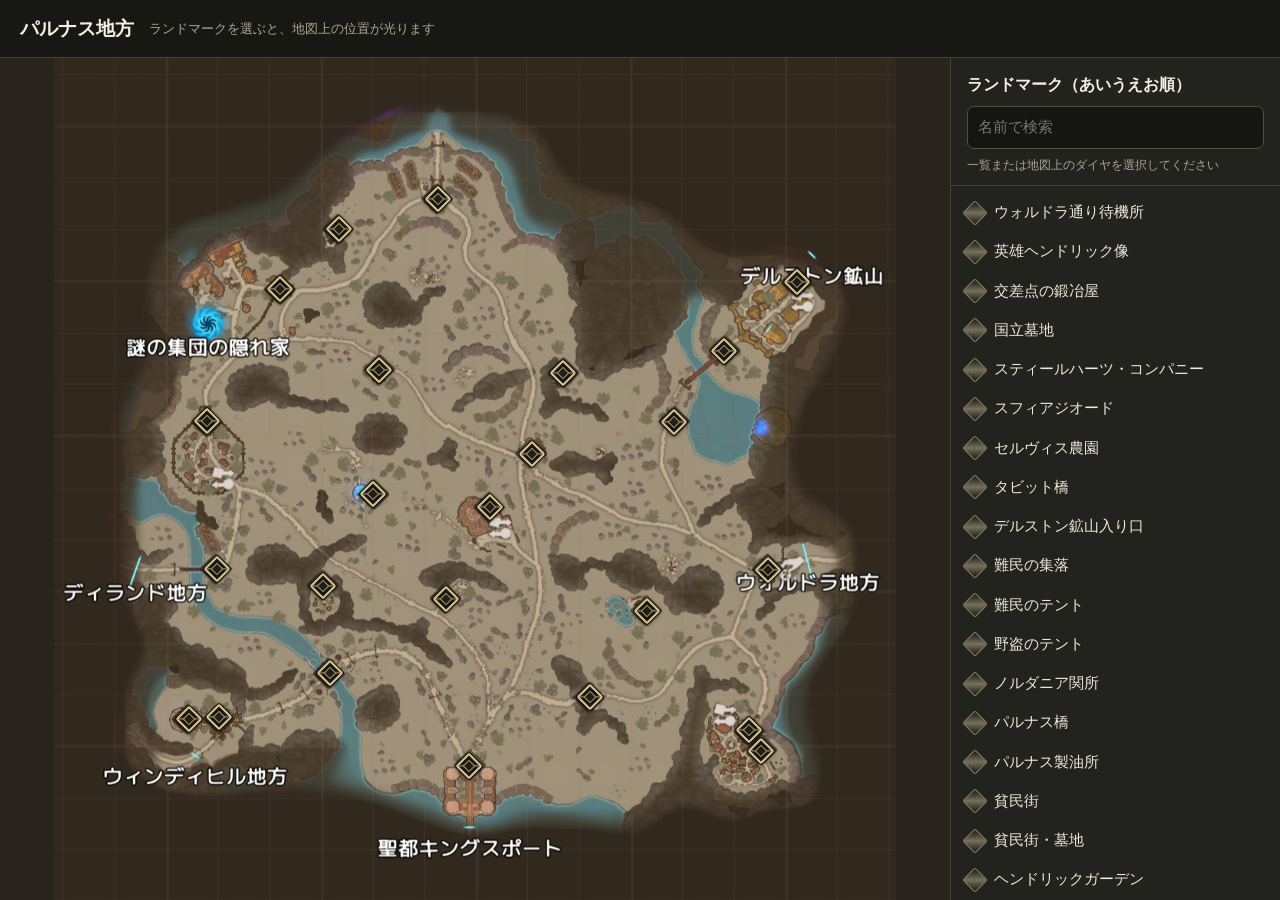
==== parnas-map/index.html @ ed454e8e "Add Parnas map site" ====
<!doctype html>
<html lang="ja">
<head>
<meta charset="utf-8"><meta name="viewport" content="width=device-width,initial-scale=1">
<title>パルナス地方｜ランドマークマップ</title>
<style>
:root{color-scheme:dark;--bg:#171713;--panel:#22221e;--line:#444238;--gold:#e1c47c;--muted:#aaa797}
*{box-sizing:border-box}body{margin:0;background:var(--bg);color:#f4f0e5;font:15px/1.55 system-ui,"Yu Gothic UI",Meiryo,sans-serif}header{padding:14px 20px;border-bottom:1px solid var(--line);display:flex;align-items:center;gap:15px}h1{font-size:19px;margin:0}header p{margin:0;color:var(--muted);font-size:13px}.layout{height:calc(100vh - 58px);min-height:480px;display:grid;grid-template-columns:minmax(0,1fr) 330px}.map-pane{position:relative;overflow:hidden;background:#29241d;display:grid;place-items:center}.map-wrap{position:relative;width:min(100%,calc(100vh - 58px));aspect-ratio:1;max-height:100%;flex:none}.map-wrap img{display:block;width:100%;height:100%;object-fit:fill;user-select:none}.pin{position:absolute;transform:translate(-50%,-50%) rotate(45deg);width:19px;height:19px;border:2px solid #d6c28f;border-radius:2px;background:linear-gradient(135deg,#171711 0 42%,#77705b 48%,#171711 58%);cursor:pointer;box-shadow:0 0 0 1px #17140e,0 1px 5px #000;transition:transform .15s,filter .15s,box-shadow .15s}.pin:after{content:"";position:absolute;inset:3px;border:1px solid #a99c76;background:#211f18}.pin:hover{transform:translate(-50%,-50%) rotate(45deg) scale(1.2);z-index:3}.pin.active{z-index:4;filter:brightness(1.8);border-color:#fff0b0;box-shadow:0 0 0 3px #e5d38b77,0 0 10px 6px #f7d96dcc,0 0 26px 13px #ffbf4b88;animation:pulse 1.6s ease-in-out infinite alternate}.pin.active:after{background:#ffe38b;border-color:#fff8d6;box-shadow:0 0 8px 3px #ffe99a}.pin:focus-visible{outline:2px solid #fff1b7;outline-offset:5px}.map-label{position:absolute;z-index:5;transform:translate(-50%,22px);padding:4px 9px;border:1px solid #d6c28f88;border-radius:5px;background:rgba(25,24,19,.72);color:#f7e8bb;font-size:13px;line-height:1.35;white-space:nowrap;text-shadow:0 1px 2px #000;box-shadow:0 2px 7px #0005;pointer-events:none;display:none}@keyframes pulse{to{box-shadow:0 0 0 5px #e5d38baa,0 0 15px 9px #f7d96df2,0 0 33px 17px #ffbf4db3}}aside{background:var(--panel);border-left:1px solid var(--line);display:flex;flex-direction:column;min-height:0}.aside-head{padding:15px 16px 10px;border-bottom:1px solid var(--line)}.aside-head h2{font-size:16px;margin:0 0 8px}.aside-head input{width:100%;background:#151512;border:1px solid #514e43;border-radius:7px;color:#fff;padding:9px 10px;font:inherit}.hint{font-size:12px;color:var(--muted);margin:7px 0 0}.list{overflow:auto;padding:7px}.item{width:100%;display:flex;align-items:center;gap:10px;text-align:left;border:0;background:transparent;color:#eee9da;padding:8px;border-radius:7px;cursor:pointer;font:inherit}.item:hover,.item.active{background:#45402e}.num{flex:none;width:18px;height:18px;display:grid;place-items:center;border:1px solid #8c805d;border-radius:2px;transform:rotate(45deg);background:linear-gradient(135deg,#171711,#77705b,#171711);font-size:0;color:transparent}.detail{border-top:1px solid var(--line);padding:12px 16px;color:var(--muted);min-height:78px}.detail strong{display:block;color:#f4dfaa;font-size:15px}.empty{color:var(--muted);font-size:13px}@media(max-width:760px){.layout{height:auto;min-height:calc(100vh - 58px);grid-template-columns:1fr}.map-pane{height:auto;aspect-ratio:1}.map-wrap{width:100%;max-height:none}.pin{width:16px;height:16px}.pin:after{inset:2px}aside{border-left:0;border-top:1px solid var(--line);max-height:50vh}.list{max-height:240px}}
</style></head>
<body><header><h1>パルナス地方</h1><p>ランドマークを選ぶと、地図上の位置が光ります</p></header>
<main class="layout"><section class="map-pane" aria-label="パルナス地方の地図"><div class="map-wrap" id="map"><img src="パルナス地方.png" alt="パルナス地方の地図"></div></section><aside><div class="aside-head"><h2>ランドマーク（あいうえお順）</h2><input id="search" type="search" placeholder="名前で検索" aria-label="ランドマークを検索"><p class="hint">一覧または地図上のダイヤを選択してください</p></div><div class="list" id="list"></div></aside></main>
<script>
const landmarks=[
['ウォルドラ通り待機所',84.8,60.7],['英雄ヘンドリック像',16.0,78.4],['交差点の鍛冶屋',56.8,47.0],['国立墓地',46.55,64.15],['スティールハーツ・コンパニー',79.6,34.7],['スフィアジオード',37.9,51.7],['セルヴィス農園',45.6,16.7],['タビット橋',19.3,60.6],['デルストン鉱山入り口',88.3,26.6],['難民の集落',32.0,62.6],['難民のテント',38.6,37.0],['野盗のテント',63.6,75.8],['ノルダニア関所',49.3,84.0],['パルナス橋',32.75,73.0],['パルナス製油所',26.8,27.4],['貧民街',82.6,79.8],['貧民街・墓地',84.0,82.3],['ヘンドリックガーデン',19.6,78.2],['マナワームの泉',73.6,43.2],['水辺の一軒家',70.4,65.6],['旧教徒の祭壇',60.5,37.4],['古びた納屋',33.8,20.3],['監視塔',51.8,53.3],['レイバータウン',18.2,43.1]
];
let selected=-1;const map=document.querySelector('#map'),list=document.querySelector('#list');const label=document.createElement('div');label.className='map-label';map.append(label);
landmarks.forEach(([name,x,y],i)=>{const b=document.createElement('button');b.className='pin';b.style.left=x+'%';b.style.top=y+'%';b.setAttribute('aria-label',name);b.onclick=()=>select(i);map.append(b)});
function render(){const q=document.querySelector('#search').value.trim().toLocaleLowerCase('ja');list.replaceChildren();landmarks.forEach(([name],i)=>{if(!name.toLocaleLowerCase('ja').includes(q))return;const b=document.createElement('button');b.className='item'+(selected===i?' active':'');b.innerHTML=`<span class="num" aria-hidden="true"></span><span>${name}</span>`;b.onclick=()=>select(i);list.append(b)});document.querySelectorAll('.pin').forEach((b,i)=>b.classList.toggle('active',i===selected));if(selected>=0){const [name,x,y]=landmarks[selected];label.textContent=name;label.style.left=x+"%";label.style.top=y+"%";label.style.display="block"}else{label.style.display="none"}}
function select(i){selected=i;render()}document.querySelector('#search').addEventListener('input',render);map.addEventListener('click',e=>{if(!e.target.closest('.pin')&&selected>=0){selected=-1;render()}});render();
</script></body></html>
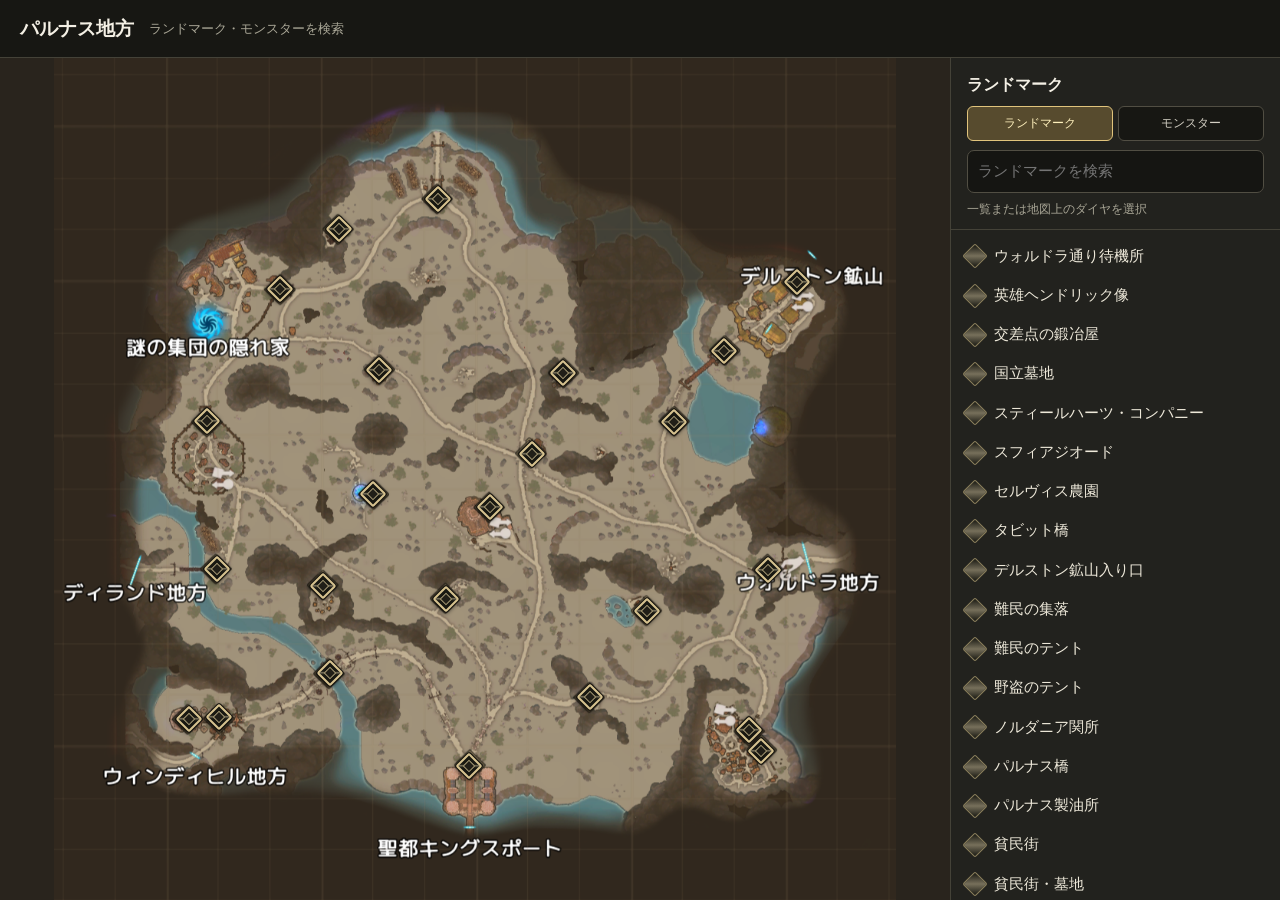
==== commit 791a18a6: "Add files via upload" ====
--- a/parnas-map/index.html
+++ b/parnas-map/index.html
@@ -3,109 +3,103 @@
 <head>
 <meta charset="utf-8"><meta name="viewport" content="width=device-width,initial-scale=1">
 <title>パルナス地方｜ランドマークマップ</title>
-<style>
-:root{color-scheme:dark;--bg:#171713;--panel:#22221e;--line:#444238;--gold:#e1c47c;--muted:#aaa797}
-*{box-sizing:border-box}body{margin:0;background:var(--bg);color:#f4f0e5;font:15px/1.55 system-ui,"Yu Gothic UI",Meiryo,sans-serif}header{padding:14px 20px;border-bottom:1px solid var(--line);display:flex;align-items:center;gap:15px}h1{font-size:19px;margin:0}header p{margin:0;color:var(--muted);font-size:13px}.layout{height:calc(100vh - 58px);min-height:480px;display:grid;grid-template-columns:minmax(0,1fr) 330px}.map-pane{position:relative;overflow:hidden;background:#29241d;display:grid;place-items:center}.map-wrap{position:relative;width:min(100%,calc(100vh - 58px));aspect-ratio:1;max-height:100%;flex:none}.map-wrap img{display:block;width:100%;height:100%;object-fit:fill;user-select:none}.pin{position:absolute;transform:translate(-50%,-50%) rotate(45deg);width:19px;height:19px;border:2px solid #d6c28f;border-radius:2px;background:linear-gradient(135deg,#171711 0 42%,#77705b 48%,#171711 58%);cursor:pointer;box-shadow:0 0 0 1px #17140e,0 1px 5px #000;transition:transform .15s,filter .15s,box-shadow .15s}.pin:after{content:"";position:absolute;inset:3px;border:1px solid #a99c76;background:#211f18}.pin:hover{transform:translate(-50%,-50%) rotate(45deg) scale(1.2);z-index:3}.pin.active{z-index:4;filter:brightness(1.8);border-color:#fff0b0;box-shadow:0 0 0 3px #e5d38b77,0 0 10px 6px #f7d96dcc,0 0 26px 13px #ffbf4b88;animation:pulse 1.6s ease-in-out infinite alternate}.pin.active:after{background:#ffe38b;border-color:#fff8d6;box-shadow:0 0 8px 3px #ffe99a}.pin:focus-visible{outline:2px solid #fff1b7;outline-offset:5px}.map-label{position:absolute;z-index:5;transform:translate(-50%,22px);padding:4px 9px;border:1px solid #d6c28f88;border-radius:5px;background:rgba(25,24,19,.72);color:#f7e8bb;font-size:13px;line-height:1.35;white-space:nowrap;text-shadow:0 1px 2px #000;box-shadow:0 2px 7px #0005;pointer-events:none;display:none}@keyframes pulse{to{box-shadow:0 0 0 5px #e5d38baa,0 0 15px 9px #f7d96df2,0 0 33px 17px #ffbf4db3}}aside{background:var(--panel);border-left:1px solid var(--line);display:flex;flex-direction:column;min-height:0}.aside-head{padding:15px 16px 10px;border-bottom:1px solid var(--line)}.aside-head h2{font-size:16px;margin:0 0 8px}.aside-head input{width:100%;background:#151512;border:1px solid #514e43;border-radius:7px;color:#fff;padding:9px 10px;font:inherit}.hint{font-size:12px;color:var(--muted);margin:7px 0 0}.list{overflow:auto;padding:7px}.item{width:100%;display:flex;align-items:center;gap:10px;text-align:left;border:0;background:transparent;color:#eee9da;padding:8px;border-radius:7px;cursor:pointer;font:inherit}.item:hover,.item.active{background:#45402e}.num{flex:none;width:18px;height:18px;display:grid;place-items:center;border:1px solid #8c805d;border-radius:2px;transform:rotate(45deg);background:linear-gradient(135deg,#171711,#77705b,#171711);font-size:0;color:transparent}.detail{border-top:1px solid var(--line);padding:12px 16px;color:var(--muted);min-height:78px}.detail strong{display:block;color:#f4dfaa;font-size:15px}.empty{color:var(--muted);font-size:13px}@media(max-width:760px){.layout{height:auto;min-height:calc(100vh - 58px);grid-template-columns:1fr}.map-pane{height:auto;aspect-ratio:1}.map-wrap{width:100%;max-height:none}.pin{width:16px;height:16px}.pin:after{inset:2px}aside{border-left:0;border-top:1px solid var(--line);max-height:50vh}.list{max-height:240px}}
-</style></head>
-<body><header><h1>パルナス地方</h1><p>ランドマークを選ぶと、地図上の位置が光ります</p></header>
-<main class="layout"><section class="map-pane" aria-label="パルナス地方の地図"><div class="map-wrap" id="map"><img src="パルナス地方.png" alt="パルナス地方の地図"></div></section><aside><div class="aside-head"><h2>ランドマーク（あいうえお順）</h2><input id="search" type="search" placeholder="名前で検索" aria-label="ランドマークを検索"><p class="hint">一覧または地図上のダイヤを選択してください</p></div><div class="list" id="list"></div></aside></main>
-<script>
-const landmarks=[
-['ウォルドラ通り待機所',84.8,60.7],['英雄ヘンドリック像',16.0,78.4],['交差点の鍛冶屋',56.8,47.0],['国立墓地',46.55,64.15],['スティールハーツ・コンパニー',79.6,34.7],['スフィアジオード',37.9,51.7],['セルヴィス農園',45.6,16.7],['タビット橋',19.3,60.6],['デルストン鉱山入り口',88.3,26.6],['難民の集落',32.0,62.6],['難民のテント',38.6,37.0],['野盗のテント',63.6,75.8],['ノルダニア関所',49.3,84.0],['パルナス橋',32.75,73.0],['パルナス製油所',26.8,27.4],['貧民街',82.6,79.8],['貧民街・墓地',84.0,82.3],['ヘンドリックガーデン',19.6,78.2],['マナワームの泉',73.6,43.2],['水辺の一軒家',70.4,65.6],['旧教徒の祭壇',60.5,37.4],['古びた納屋',33.8,20.3],['監視塔',51.8,53.3],['レイバータウン',18.2,43.1]
-];
-let selected=-1;const map=document.querySelector('#map'),list=document.querySelector('#list');const label=document.createElement('div');label.className='map-label';map.append(label);
-landmarks.forEach(([name,x,y],i)=>{const b=document.createElement('button');b.className='pin';b.style.left=x+'%';b.style.top=y+'%';b.setAttribute('aria-label',name);b.onclick=()=>select(i);map.append(b)});
-function render(){const q=document.querySelector('#search').value.trim().toLocaleLowerCase('ja');list.replaceChildren();landmarks.forEach(([name],i)=>{if(!name.toLocaleLowerCase('ja').includes(q))return;const b=document.createElement('button');b.className='item'+(selected===i?' active':'');b.innerHTML=`<span class="num" aria-hidden="true"></span><span>${name}</span>`;b.onclick=()=>select(i);list.append(b)});document.querySelectorAll('.pin').forEach((b,i)=>b.classList.toggle('active',i===selected));if(selected>=0){const [name,x,y]=landmarks[selected];label.textContent=name;label.style.left=x+"%";label.style.top=y+"%";label.style.display="block"}else{label.style.display="none"}}
-function select(i){selected=i;render()}document.querySelector('#search').addEventListener('input',render);map.addEventListener('click',e=>{if(!e.target.closest('.pin')&&selected>=0){selected=-1;render()}});render();
-</script></body></html>
-
-
-
-
-
-
-
-
-
-
-
-
-
-
-
-
-
-
-
-
-
-
-
-
-
-
-
-
-
-
-
-
-
-
-
-
-
-
-
-
-
-
-
-
-
-
-
-
-
-
-
-
-
-
-
-
-
-
-
-
-
-
-
-
-
-
-
-
-
-
-
-
-
-
-
-
-
-
-
-
-
-
-
-
-
-
-
-
-
-
-
+<link rel="stylesheet" href="./css/style.css"></head>
+<body><header><h1>パルナス地方</h1><p>ランドマーク・モンスターを検索</p></header>
+<main class="layout"><section class="map-pane" aria-label="パルナス地方の地図"><div class="map-wrap" id="map"><img src="./assets/パルナス地方.png" alt="パルナス地方の地図"></div></section><aside><div class="aside-head"><h2 id="sideTitle">ランドマーク</h2><div class="search-modes"><button class="mode-btn active" data-mode="landmarks">ランドマーク</button><button class="mode-btn" data-mode="monsters">モンスター</button></div><input id="search" type="search" placeholder="名前で検索" aria-label="ランドマークを検索"><p class="hint" id="hint">ランドマーク名を検索・選択できます</p></div><div class="list" id="list"></div></aside></main>
+<script src="./data/landmarks.js" defer></script><script src="./data/monsters.js" defer></script><script src="./js/app.js" defer></script></body></html>
+
+
+
+
+
+
+
+
+
+
+
+
+
+
+
+
+
+
+
+
+
+
+
+
+
+
+
+
+
+
+
+
+
+
+
+
+
+
+
+
+
+
+
+
+
+
+
+
+
+
+
+
+
+
+
+
+
+
+
+
+
+
+
+
+
+
+
+
+
+
+
+
+
+
+
+
+
+
+
+
+
+
+
+
+
+
+
+
+
+
+
+
+
+
+
+
--- a/parnas-map/css/style.css
+++ b/parnas-map/css/style.css
@@ -0,0 +1,2 @@
+:root{color-scheme:dark;--bg:#171713;--panel:#22221e;--line:#444238;--gold:#e1c47c;--muted:#aaa797}
+*{box-sizing:border-box}body{margin:0;background:var(--bg);color:#f4f0e5;font:15px/1.55 system-ui,"Yu Gothic UI",Meiryo,sans-serif}header{padding:14px 20px;border-bottom:1px solid var(--line);display:flex;align-items:center;gap:15px}h1{font-size:19px;margin:0}header p{margin:0;color:var(--muted);font-size:13px}.layout{height:calc(100vh - 58px);min-height:480px;display:grid;grid-template-columns:minmax(0,1fr) 330px}.map-pane{position:relative;overflow:hidden;background:#29241d;display:grid;place-items:center}.map-wrap{position:relative;width:min(100%,calc(100vh - 58px));aspect-ratio:1;max-height:100%;flex:none}.map-wrap img{display:block;width:100%;height:100%;object-fit:fill;user-select:none}.pin{position:absolute;transform:translate(-50%,-50%) rotate(45deg);width:19px;height:19px;border:2px solid #d6c28f;border-radius:2px;background:linear-gradient(135deg,#171711 0 42%,#77705b 48%,#171711 58%);cursor:pointer;box-shadow:0 0 0 1px #17140e,0 1px 5px #000;transition:transform .15s,filter .15s,box-shadow .15s}.pin:after{content:"";position:absolute;inset:3px;border:1px solid #a99c76;background:#211f18}.pin:hover{transform:translate(-50%,-50%) rotate(45deg) scale(1.2);z-index:3}.pin.active{z-index:4;filter:brightness(1.8);border-color:#fff0b0;box-shadow:0 0 0 3px #e5d38b77,0 0 10px 6px #f7d96dcc,0 0 26px 13px #ffbf4b88;animation:pulse 1.6s ease-in-out infinite alternate}.pin.active:after{background:#ffe38b;border-color:#fff8d6;box-shadow:0 0 8px 3px #ffe99a}.pin:focus-visible{outline:2px solid #fff1b7;outline-offset:5px}.monster-popup{position:absolute;z-index:6;left:14px;bottom:14px;width:min(340px,calc(100% - 28px));max-height:45%;overflow:auto;padding:13px 15px;border:1px solid #d6c28f99;border-radius:9px;background:rgba(25,24,19,.88);color:#f4f0e5;box-shadow:0 5px 18px #0009;backdrop-filter:blur(5px)}.monster-popup[hidden]{display:none}.popup-connector{position:absolute;inset:0;width:100%;height:100%;overflow:visible;pointer-events:none;z-index:3}.popup-connector line{stroke:rgba(214,194,143,.94);stroke-width:2;filter:drop-shadow(0 0 3px rgba(214,194,143,.45));vector-effect:non-scaling-stroke}.monster-popup h3{margin:0 28px 10px 0;color:#f7e8bb;font-size:16px}.monster-popup .popup-close{position:absolute;right:9px;top:7px;border:0;background:transparent;color:#ddd4bb;font-size:20px;cursor:pointer}.monster-popup dl{display:grid;grid-template-columns:72px 1fr;gap:6px 9px;margin:0;font-size:13px}.monster-popup dt{color:#d2c493}.monster-popup dd{margin:0;color:#f3eee2}.map-label{position:absolute;z-index:5;transform:translate(-50%,22px);padding:4px 9px;border:1px solid #d6c28f88;border-radius:5px;background:rgba(25,24,19,.72);color:#f7e8bb;font-size:13px;line-height:1.35;white-space:nowrap;text-shadow:0 1px 2px #000;box-shadow:0 2px 7px #0005;pointer-events:none;display:none}@keyframes pulse{to{box-shadow:0 0 0 5px #e5d38baa,0 0 15px 9px #f7d96df2,0 0 33px 17px #ffbf4db3}}@keyframes spawn-pulse{0%,100%{opacity:.68;transform:translate(-50%,-50%) scale(.94);box-shadow:0 0 6px 1px rgba(240,40,40,.34),inset 0 0 6px rgba(255,74,74,.18)}50%{opacity:1;transform:translate(-50%,-50%) scale(1.08);box-shadow:0 0 16px 5px rgba(255,40,40,.72),inset 0 0 12px rgba(255,74,74,.36)}}aside{background:var(--panel);border-left:1px solid var(--line);display:flex;flex-direction:column;min-height:0}.aside-head{padding:15px 16px 10px;border-bottom:1px solid var(--line)}.aside-head h2{font-size:16px;margin:0 0 8px}.aside-head input{width:100%;background:#151512;border:1px solid #514e43;border-radius:7px;color:#fff;padding:9px 10px;font:inherit}.hint{font-size:12px;color:var(--muted);margin:7px 0 0}.search-modes{display:flex;gap:5px;margin:0 0 9px}.mode-btn{flex:1;border:1px solid #514e43;border-radius:6px;background:#171713;color:#d4d0c4;padding:7px 4px;font:inherit;font-size:12px;cursor:pointer}.mode-btn.active{background:#574b2e;border-color:var(--gold);color:#fff1bd}.spawn-zone{position:absolute;z-index:4;transform:translate(-50%,-50%);border:2px solid rgba(255,67,67,.92);border-radius:50%;background:rgba(223,35,35,.27);box-shadow:0 0 9px 2px rgba(240,40,40,.48),inset 0 0 8px rgba(255,74,74,.24);pointer-events:none;animation:spawn-pulse 3.2s ease-in-out infinite}.spawn-name{position:absolute;z-index:3;transform:translate(-50%,15px);padding:3px 7px;border-radius:4px;background:rgba(65,22,22,.72);border:1px solid rgba(232,106,106,.55);color:#ffe3e3;font-size:12px;white-space:nowrap;text-shadow:0 1px 2px #000;pointer-events:none}.data-note{padding:8px 15px;border-top:1px solid var(--line);font-size:11px;color:var(--muted)}.list{overflow:auto;padding:7px}.item{width:100%;display:flex;align-items:center;gap:10px;text-align:left;border:0;background:transparent;color:#eee9da;padding:8px;border-radius:7px;cursor:pointer;font:inherit}.item:hover,.item.active{background:#45402e}.num{flex:none;width:18px;height:18px;display:grid;place-items:center;border:1px solid #8c805d;border-radius:2px;transform:rotate(45deg);background:linear-gradient(135deg,#171711,#77705b,#171711);font-size:0;color:transparent}.detail{border-top:1px solid var(--line);padding:12px 16px;color:var(--muted);min-height:78px}.detail strong{display:block;color:#f4dfaa;font-size:15px}.empty{color:var(--muted);font-size:13px}@media(max-width:760px){.layout{height:auto;min-height:calc(100vh - 58px);grid-template-columns:1fr}.map-pane{height:auto;aspect-ratio:1}.map-wrap{width:100%;max-height:none}.pin{width:16px;height:16px}.pin:after{inset:2px}aside{border-left:0;border-top:1px solid var(--line);max-height:50vh}.list{max-height:240px}.search-modes{gap:3px}.mode-btn{font-size:11px;padding:7px 2px}}
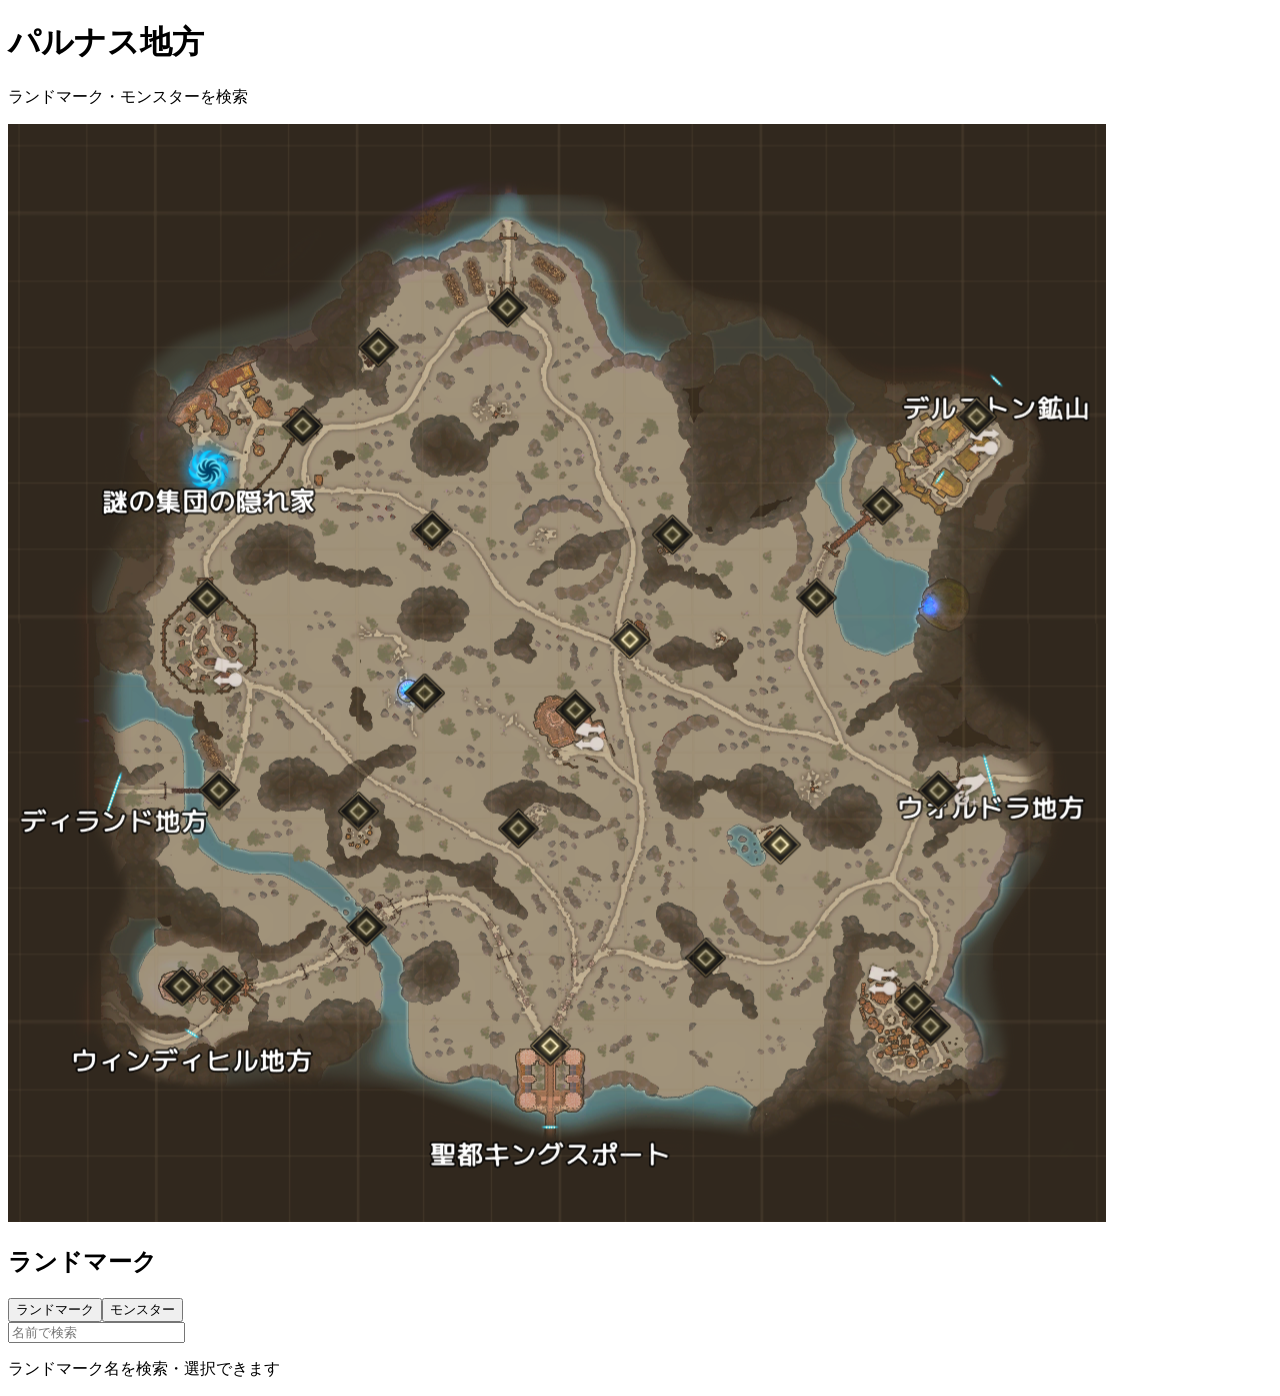
==== commit 540fb8fb: "Update index.html" ====
--- a/parnas-map/index.html
+++ b/parnas-map/index.html
@@ -1,12 +1,12 @@
-<!doctype html>
-<html lang="ja">
-<head>
-<meta charset="utf-8"><meta name="viewport" content="width=device-width,initial-scale=1">
-<title>パルナス地方｜ランドマークマップ</title>
-<link rel="stylesheet" href="./css/style.css"></head>
-<body><header><h1>パルナス地方</h1><p>ランドマーク・モンスターを検索</p></header>
-<main class="layout"><section class="map-pane" aria-label="パルナス地方の地図"><div class="map-wrap" id="map"><img src="./assets/パルナス地方.png" alt="パルナス地方の地図"></div></section><aside><div class="aside-head"><h2 id="sideTitle">ランドマーク</h2><div class="search-modes"><button class="mode-btn active" data-mode="landmarks">ランドマーク</button><button class="mode-btn" data-mode="monsters">モンスター</button></div><input id="search" type="search" placeholder="名前で検索" aria-label="ランドマークを検索"><p class="hint" id="hint">ランドマーク名を検索・選択できます</p></div><div class="list" id="list"></div></aside></main>
-<script src="./data/landmarks.js" defer></script><script src="./data/monsters.js" defer></script><script src="./js/app.js" defer></script></body></html>
+<!doctype html>
+<html lang="ja">
+<head>
+<meta charset="utf-8"><meta name="viewport" content="width=device-width,initial-scale=1">
+<title>パルナス地方｜ランドマークマップ</title>
+<link rel="stylesheet" href="style.css"></head>
+<body><header><h1>パルナス地方</h1><p>ランドマーク・モンスターを検索</p></header>
+<main class="layout"><section class="map-pane" aria-label="パルナス地方の地図"><div class="map-wrap" id="map"><img src="assets/パルナス地方.png" alt="パルナス地方の地図"></div></section><aside><div class="aside-head"><h2 id="sideTitle">ランドマーク</h2><div class="search-modes"><button class="mode-btn active" data-mode="landmarks">ランドマーク</button><button class="mode-btn" data-mode="monsters">モンスター</button></div><input id="search" type="search" placeholder="名前で検索" aria-label="ランドマークを検索"><p class="hint" id="hint">ランドマーク名を検索・選択できます</p></div><div class="list" id="list"></div></aside></main>
+<script src="landmarks.js" defer></script><script src="monsters.js" defer></script><script src="app.js" defer></script></body></html>
 
 
 
